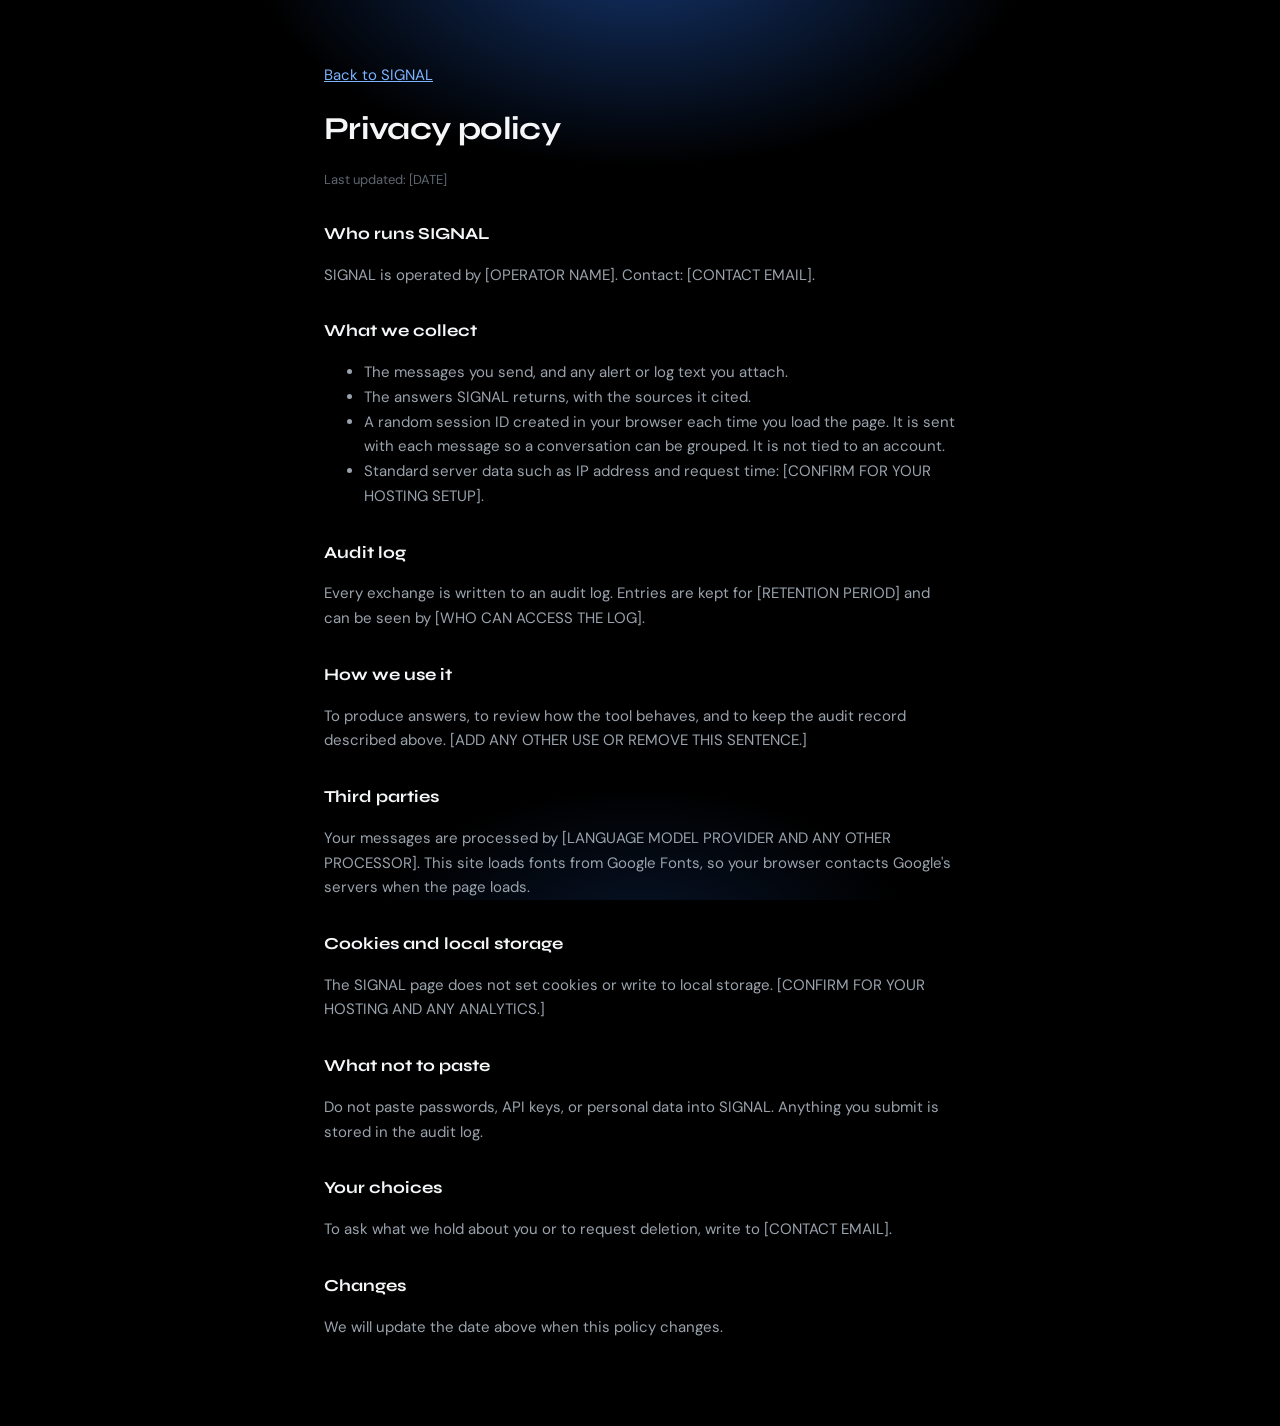
==== frontend/privacy.html @ 23859871 "Update security chat assistant" ====
<!DOCTYPE html>
<html lang="en">
<head>
<meta charset="UTF-8" />
<meta name="viewport" content="width=device-width, initial-scale=1.0" />
<title>Privacy policy | SIGNAL</title>
<link rel="icon" type="image/svg+xml" href="favicon.svg">
<link rel="preconnect" href="https://fonts.googleapis.com">
<link rel="preconnect" href="https://fonts.gstatic.com" crossorigin>
<link href="https://fonts.googleapis.com/css2?family=Syne:wght@500;600;700&family=DM+Sans:wght@400;500;600&family=IBM+Plex+Mono:wght@400;500&display=swap" rel="stylesheet">
<link rel="stylesheet" href="style.css?v=3">
</head>
<body>
<main class="doc">
<p><a href="index.html">Back to SIGNAL</a></p>
<h1>Privacy policy</h1>
<p class="updated">Last updated: [DATE]</p>

<h2>Who runs SIGNAL</h2>
<p>SIGNAL is operated by [OPERATOR NAME]. Contact: [CONTACT EMAIL].</p>

<h2>What we collect</h2>
<ul>
<li>The messages you send, and any alert or log text you attach.</li>
<li>The answers SIGNAL returns, with the sources it cited.</li>
<li>A random session ID created in your browser each time you load the page. It is sent with each message so a conversation can be grouped. It is not tied to an account.</li>
<li>Standard server data such as IP address and request time: [CONFIRM FOR YOUR HOSTING SETUP].</li>
</ul>

<h2>Audit log</h2>
<p>Every exchange is written to an audit log. Entries are kept for [RETENTION PERIOD] and can be seen by [WHO CAN ACCESS THE LOG].</p>

<h2>How we use it</h2>
<p>To produce answers, to review how the tool behaves, and to keep the audit record described above. [ADD ANY OTHER USE OR REMOVE THIS SENTENCE.]</p>

<h2>Third parties</h2>
<p>Your messages are processed by [LANGUAGE MODEL PROVIDER AND ANY OTHER PROCESSOR]. This site loads fonts from Google Fonts, so your browser contacts Google's servers when the page loads.</p>

<h2>Cookies and local storage</h2>
<p>The SIGNAL page does not set cookies or write to local storage. [CONFIRM FOR YOUR HOSTING AND ANY ANALYTICS.]</p>

<h2>What not to paste</h2>
<p>Do not paste passwords, API keys, or personal data into SIGNAL. Anything you submit is stored in the audit log.</p>

<h2>Your choices</h2>
<p>To ask what we hold about you or to request deletion, write to [CONTACT EMAIL].</p>

<h2>Changes</h2>
<p>We will update the date above when this policy changes.</p>
</main>
</body>
</html>
---- frontend/style.css ----
:root {
  --bg: #000000;
  --card: rgba(255,255,255,0.028);
  --card-2: rgba(255,255,255,0.05);
  --border: rgba(255,255,255,0.12);
  --border-strong: rgba(255,255,255,0.28);
  --text: #f4f6f8;
  --text-dim: #9aa3ad;
  --text-faint: #5e6670;
  --blue: #2f7cff;
  --blue-soft: #7db3ff;
  --ok: #3ddc97;
  --warn: #f2b24a;
  --crit: #ff5d5d;
  --font-display: 'Syne', 'DM Sans', sans-serif;
  --font-sans: 'DM Sans', -apple-system, 'Segoe UI', sans-serif;
  --font-mono: 'IBM Plex Mono', ui-monospace, Menlo, monospace;
}
* { box-sizing: border-box; }
html, body { height: 100%; margin: 0; background: var(--bg); color: var(--text); font-family: var(--font-sans); }
.mono { font-family: var(--font-mono); }
a { color: var(--blue-soft); }
:focus-visible { outline: 2px solid var(--blue-soft); outline-offset: 2px; }

/* Blue light from the top edge, shared by every page */
body::before {
  content: ""; position: fixed; inset: 0; z-index: 0; pointer-events: none;
  background:
    radial-gradient(42% 34% at 50% -6%, rgba(47,124,255,0.42), transparent 72%),
    radial-gradient(28% 22% at 50% 104%, rgba(47,124,255,0.16), transparent 75%);
  animation: breathe 9s ease-in-out infinite alternate;
}
@keyframes breathe { from { opacity: 0.75; } to { opacity: 1; } }

.console { position: relative; z-index: 1; height: 100vh; height: 100dvh; display: flex; flex-direction: column; }

/* Floating glass navigation */
.nav-wrap { flex: none; padding: 16px 20px 0; position: relative; z-index: 5; }
.nav { max-width: 1000px; margin: 0 auto; height: 64px; display: flex; align-items: center; gap: 24px; padding: 0 14px 0 20px; border-radius: 20px; border: 1px solid var(--border); background: rgba(8,9,11,0.62); backdrop-filter: blur(18px); -webkit-backdrop-filter: blur(18px); box-shadow: inset 0 1px 0 rgba(255,255,255,0.08), 0 14px 40px rgba(0,0,0,0.5); }
.brand { display: flex; align-items: center; gap: 10px; text-decoration: none; color: var(--text); }
.brand img { display: block; }
.brand-name { font-family: var(--font-display); font-weight: 700; font-size: 15px; letter-spacing: 0.14em; }
.nav-links { display: flex; gap: 34px; margin-left: auto; }
.nav-links a { font-family: var(--font-display); font-weight: 700; font-size: 11.5px; letter-spacing: 0.16em; text-transform: uppercase; text-decoration: none; color: var(--text-dim); padding: 6px 0; border-bottom: 1px solid transparent; transition: color .15s, border-color .15s; }
.nav-links a:hover { color: var(--text); }
.nav-links a.active { color: var(--text); border-bottom-color: var(--text); }
.nav-right { display: flex; align-items: center; gap: 12px; margin-left: 12px; }
.status { display: flex; align-items: center; gap: 8px; font-size: 12px; color: var(--text-dim); }
.dot { width: 8px; height: 8px; border-radius: 50%; background: var(--text-faint); }
.dot.online { background: var(--ok); animation: pulse 2.4s ease-out infinite; }
.dot.offline { background: var(--crit); box-shadow: 0 0 8px var(--crit); }
@keyframes pulse { 0% { box-shadow: 0 0 0 0 rgba(61,220,151,0.55); } 70%, 100% { box-shadow: 0 0 0 7px rgba(61,220,151,0); } }

/* Buttons */
.btn-white { height: 38px; padding: 0 18px; border: none; border-radius: 10px; background: #fff; color: #000; font-family: var(--font-display); font-weight: 700; font-size: 11.5px; letter-spacing: 0.14em; text-transform: uppercase; cursor: pointer; transition: box-shadow .15s, opacity .15s; }
.btn-white:hover { box-shadow: 0 0 22px rgba(125,179,255,0.45); }
.btn-white:disabled { opacity: 0.4; cursor: not-allowed; box-shadow: none; }
.btn-ghost { flex: none; height: 38px; padding: 0 14px; border-radius: 10px; border: 1px solid var(--border); background: transparent; color: var(--text-dim); font-family: var(--font-sans); font-size: 13px; cursor: pointer; transition: color .15s, border-color .15s; }
.btn-ghost:hover { color: var(--text); border-color: var(--border-strong); }

/* Stage: hero or transcript */
.stage { flex: 1; min-height: 0; overflow-y: auto; display: flex; flex-direction: column; padding: 28px 20px 12px; -webkit-mask-image: linear-gradient(transparent, #000 22px, #000 calc(100% - 14px), transparent); mask-image: linear-gradient(transparent, #000 22px, #000 calc(100% - 14px), transparent); }
.hero { margin: auto; width: 100%; max-width: 920px; display: flex; flex-direction: column; align-items: center; text-align: center; gap: 16px; }
.globe { width: clamp(140px, 27vh, 280px); aspect-ratio: 1; }
.globe canvas { width: 100%; height: 100%; display: block; }
.hero-title { font-family: var(--font-display); font-weight: 700; font-size: clamp(1.8rem, 3.6vw, 3rem); line-height: 1.1; letter-spacing: -0.02em; margin: 0; max-width: 18ch; text-wrap: balance; }
.hero-sub { font-size: 15.5px; line-height: 1.6; color: var(--text-dim); margin: 0; max-width: 62ch; }
.cards { display: grid; grid-template-columns: repeat(3, 1fr); gap: 14px; width: 100%; margin-top: 10px; }
.card { text-align: left; display: flex; flex-direction: column; gap: 8px; padding: 18px; border-radius: 16px; border: 1px solid var(--border); background: linear-gradient(180deg, var(--card-2), var(--card) 60%, transparent); color: var(--text); font-family: var(--font-sans); cursor: pointer; transition: border-color .2s, box-shadow .2s, transform .2s; }
.card:hover { border-color: rgba(125,179,255,0.5); box-shadow: 0 0 30px rgba(47,124,255,0.18); transform: translateY(-2px); }
.card-title { font-family: var(--font-display); font-weight: 600; font-size: 15px; }
.card-text { font-size: 13.5px; line-height: 1.5; color: var(--text-dim); }
.console.started .hero { display: none; }

/* Transcript */
.transcript { display: none; flex-direction: column; gap: 18px; width: 100%; max-width: 780px; margin: 0 auto; padding-bottom: 8px; }
.console.started .transcript { display: flex; }
.entry { max-width: 100%; animation: rise .28s ease-out; }
@keyframes rise { from { opacity: 0; transform: translateY(6px); } to { opacity: 1; transform: none; } }
.entry.analyst { align-self: flex-end; max-width: 620px; }
.entry-meta { display: flex; align-items: baseline; gap: 10px; margin-bottom: 6px; }
.entry-meta .tag { font-family: var(--font-display); font-size: 11px; font-weight: 700; letter-spacing: 0.14em; text-transform: uppercase; color: var(--text-dim); }
.entry-meta .time { font-family: var(--font-mono); font-size: 11px; color: var(--text-faint); }
.entry.analyst .entry-meta { justify-content: flex-end; }
.entry.analyst .entry-meta .tag { color: var(--blue-soft); }
.entry-body { font-size: 14.5px; line-height: 1.65; white-space: pre-wrap; padding: 14px 18px; border-radius: 16px; border: 1px solid var(--border); background: linear-gradient(180deg, var(--card-2), var(--card)); box-shadow: inset 0 1px 0 rgba(255,255,255,0.05); }
.entry.analyst .entry-body { background: rgba(47,124,255,0.10); border-color: rgba(47,124,255,0.32); }
.entry.system .entry-body { color: var(--text-dim); font-size: 13px; background: transparent; border-style: dashed; }

.thinking-row { display: flex; align-items: center; gap: 12px; padding: 6px 2px; }
.bars { display: flex; align-items: flex-end; gap: 3px; height: 16px; }
.bars i { width: 3px; height: 5px; border-radius: 1px; background: var(--blue-soft); animation: bar 1s ease-in-out infinite; }
.bars i:nth-child(2) { animation-delay: .15s; }
.bars i:nth-child(3) { animation-delay: .3s; }
@keyframes bar { 0%, 100% { height: 5px; opacity: .5; } 50% { height: 16px; opacity: 1; } }
.shimmer { font-size: 13.5px; color: transparent; background: linear-gradient(90deg, var(--text-faint) 30%, var(--text) 50%, var(--text-faint) 70%) 0 0 / 220% 100%; -webkit-background-clip: text; background-clip: text; animation: shimmer 1.8s linear infinite; }
@keyframes shimmer { from { background-position: 120% 0; } to { background-position: -120% 0; } }

.entry-flag, .entry-ungrounded { margin-top: 8px; margin-right: 6px; display: inline-block; font-size: 12px; border-radius: 6px; padding: 3px 9px; border: 1px solid; }
.entry-flag { color: var(--crit); border-color: var(--crit); }
.entry-ungrounded { color: var(--warn); border-color: var(--warn); }
.citations { margin-top: 8px; display: flex; flex-wrap: wrap; gap: 6px; }
.citation { font-family: var(--font-mono); font-size: 11px; color: var(--blue-soft); border: 1px solid rgba(125,179,255,0.35); border-radius: 6px; padding: 3px 8px; cursor: default; }
.log-line { font-family: var(--font-mono); font-size: 12.5px; background: rgba(0,0,0,0.5); border: 1px solid var(--border); border-left: 2px solid var(--blue); border-radius: 10px; padding: 10px 12px; margin-top: 8px; white-space: pre-wrap; color: var(--text-dim); }

/* Composer dock */
.dock { flex: none; padding: 0 20px 16px; }
.composer { max-width: 820px; margin: 0 auto; }
.log-context-wrap { margin-bottom: 10px; }
.composer-bar { display: flex; align-items: flex-end; gap: 10px; padding: 8px; border-radius: 16px; background: rgba(10,11,14,0.78); border: 1px solid var(--border); backdrop-filter: blur(16px); -webkit-backdrop-filter: blur(16px); box-shadow: inset 0 1px 0 rgba(255,255,255,0.06); transition: border-color .15s, box-shadow .15s; }
.composer-bar:focus-within { border-color: rgba(125,179,255,0.55); box-shadow: 0 0 0 3px rgba(47,124,255,0.12), 0 0 30px rgba(47,124,255,0.18); }
textarea { background: transparent; border: none; color: var(--text); padding: 9px 4px; font-family: var(--font-sans); font-size: 14.5px; resize: none; outline: none; }
textarea::placeholder { color: var(--text-faint); }
#log-context { width: 100%; font-family: var(--font-mono); font-size: 12.5px; background: rgba(0,0,0,0.6); border: 1px solid var(--border); border-radius: 12px; padding: 12px 14px; }
#message { flex: 1; max-height: 140px; }
.foot { max-width: 820px; margin: 10px auto 0; display: flex; flex-wrap: wrap; justify-content: center; gap: 4px 16px; font-size: 12px; line-height: 1.5; color: var(--text-faint); text-align: center; }
#session-id-display { color: var(--text-dim); }

.stage::-webkit-scrollbar { width: 8px; }
.stage::-webkit-scrollbar-thumb { background: var(--border); border-radius: 4px; }

/* Legal pages */
.doc { position: relative; z-index: 1; max-width: 68ch; margin: 0 auto; padding: 48px 24px 72px; line-height: 1.65; font-size: 15px; }
.doc h1 { font-family: var(--font-display); font-size: 2rem; margin: 0 0 6px; letter-spacing: -0.02em; }
.doc h2 { font-family: var(--font-display); font-size: 1.05rem; margin: 30px 0 8px; }
.doc p, .doc li { color: var(--text-dim); }
.doc .updated { color: var(--text-faint); font-size: 13px; margin-bottom: 24px; }

@media (max-width: 820px) {
  .nav-links, .status { display: none; }
  .nav { justify-content: space-between; }
  .nav-right { margin-left: 0; }
  .cards { grid-template-columns: 1fr; }
}
@media (max-width: 520px) { .foot span.mono { display: none; } }
@media (prefers-reduced-motion: reduce) {
  *, *::before, *::after { animation: none !important; transition: none !important; }
}
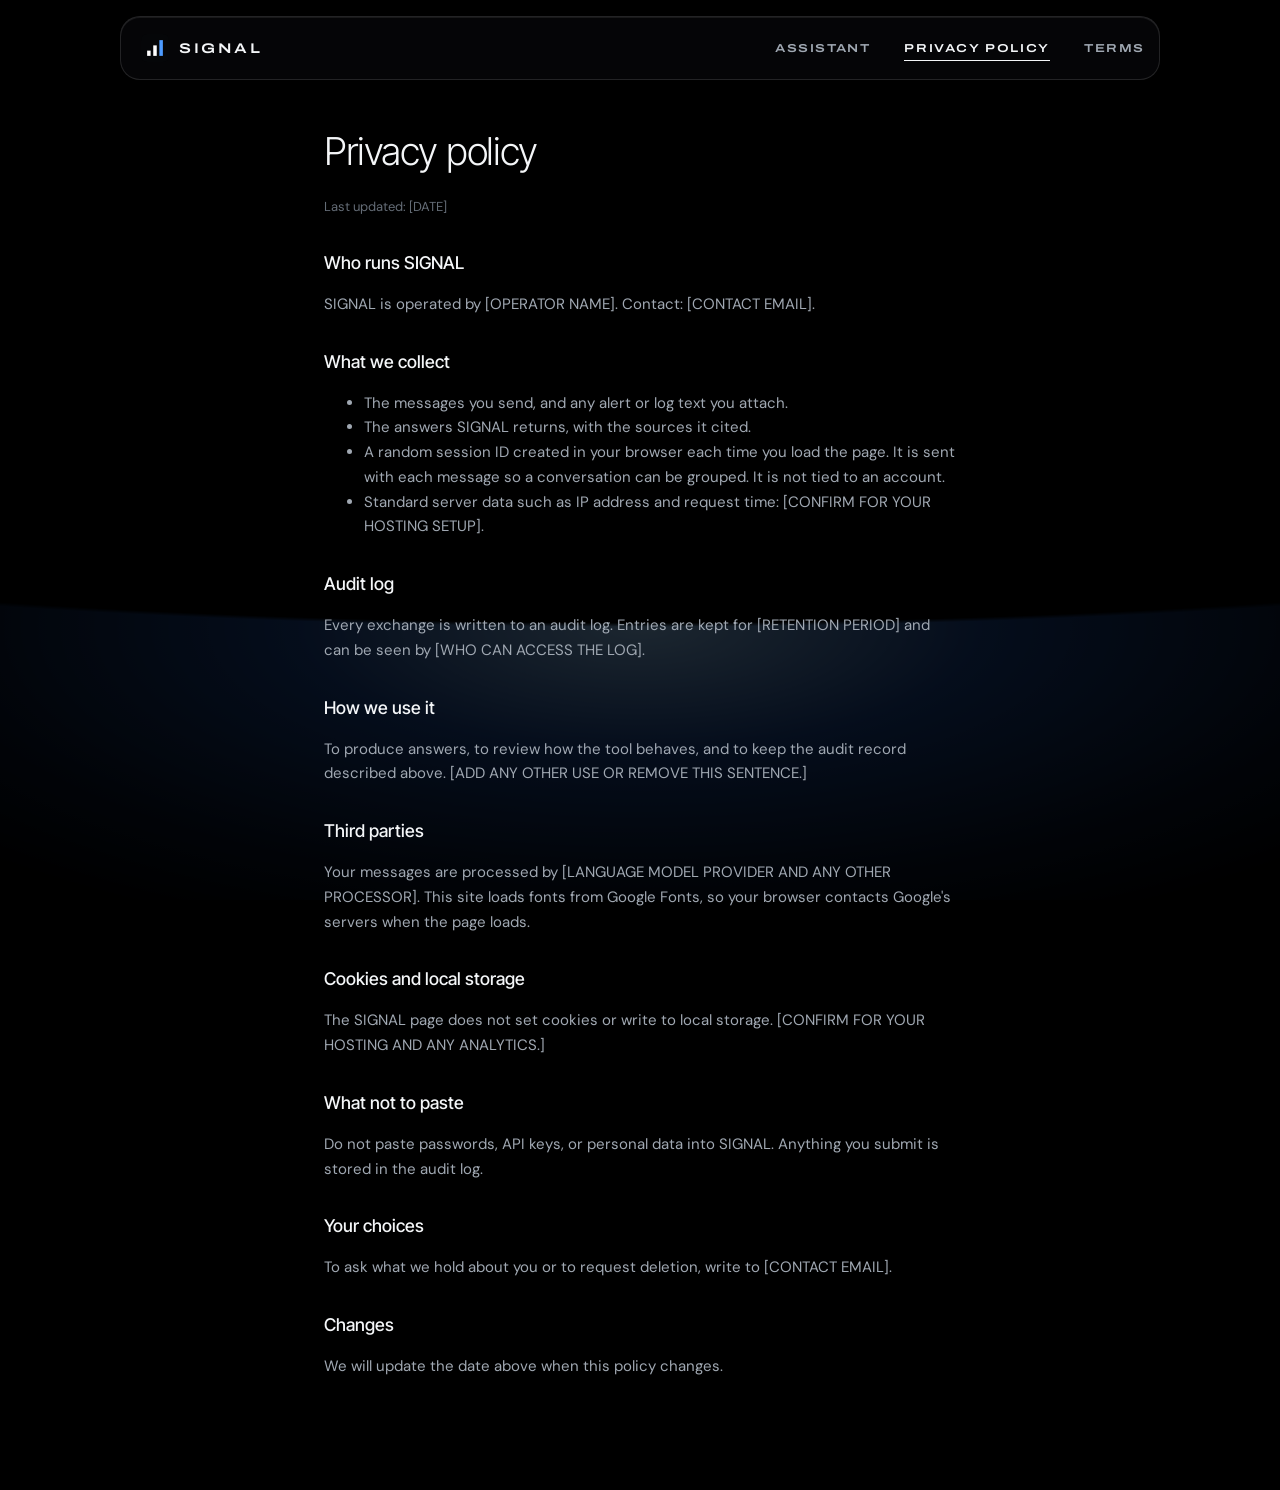
==== commit 0ba3f586: "Update frontend and backend" ====
--- a/frontend/privacy.html
+++ b/frontend/privacy.html
@@ -7,12 +7,24 @@
 <link rel="icon" type="image/svg+xml" href="favicon.svg">
 <link rel="preconnect" href="https://fonts.googleapis.com">
 <link rel="preconnect" href="https://fonts.gstatic.com" crossorigin>
-<link href="https://fonts.googleapis.com/css2?family=Syne:wght@500;600;700&family=DM+Sans:wght@400;500;600&family=IBM+Plex+Mono:wght@400;500&display=swap" rel="stylesheet">
-<link rel="stylesheet" href="style.css?v=3">
+<link href="https://fonts.googleapis.com/css2?family=Archivo:wdth,wght@100..125,500..700&family=DM+Sans:wght@400;500;600&family=IBM+Plex+Mono:wght@400;500&family=Inter+Tight:wght@300;400;500&display=swap" rel="stylesheet">
+<link rel="stylesheet" href="style.css?v=5">
 </head>
-<body>
+<body class="doc-page">
+<div class="nav-wrap">
+  <header class="nav">
+    <a class="brand" href="index.html" aria-label="SIGNAL home">
+      <img src="favicon.svg" alt="" width="28" height="28">
+      <span class="brand-name">SIGNAL</span>
+    </a>
+    <nav class="nav-links simple" aria-label="Main">
+      <a href="index.html">Assistant</a>
+      <a href="privacy.html" class="active" aria-current="page">Privacy policy</a>
+      <a href="terms.html">Terms</a>
+    </nav>
+  </header>
+</div>
 <main class="doc">
-<p><a href="index.html">Back to SIGNAL</a></p>
 <h1>Privacy policy</h1>
 <p class="updated">Last updated: [DATE]</p>
 
--- a/frontend/style.css
+++ b/frontend/style.css
@@ -1,18 +1,19 @@
 :root {
   --bg: #000000;
-  --card: rgba(255,255,255,0.028);
-  --card-2: rgba(255,255,255,0.05);
+  --card: rgba(255,255,255,0.03);
+  --card-2: rgba(255,255,255,0.055);
   --border: rgba(255,255,255,0.12);
   --border-strong: rgba(255,255,255,0.28);
   --text: #f4f6f8;
-  --text-dim: #9aa3ad;
-  --text-faint: #5e6670;
+  --text-dim: #a0a8b2;
+  --text-faint: #646c76;
   --blue: #2f7cff;
   --blue-soft: #7db3ff;
   --ok: #3ddc97;
   --warn: #f2b24a;
   --crit: #ff5d5d;
-  --font-display: 'Syne', 'DM Sans', sans-serif;
+  --font-display: 'Inter Tight', 'DM Sans', -apple-system, 'Segoe UI', sans-serif;
+  --font-label: 'Archivo', 'DM Sans', -apple-system, 'Segoe UI', sans-serif;
   --font-sans: 'DM Sans', -apple-system, 'Segoe UI', sans-serif;
   --font-mono: 'IBM Plex Mono', ui-monospace, Menlo, monospace;
 }
@@ -22,37 +23,60 @@
 a { color: var(--blue-soft); }
 :focus-visible { outline: 2px solid var(--blue-soft); outline-offset: 2px; }
 
-/* Blue light from the top edge, shared by every page */
+/* Shared label style: wide, spaced, uppercase */
+.label, .nav-links a, .nav-trigger, .btn-white, .eyebrow, .card-title, .entry-meta .tag, .brand-name {
+  font-family: var(--font-label);
+  font-stretch: 125%;
+  font-weight: 600;
+  letter-spacing: 0.14em;
+  text-transform: uppercase;
+}
+
+/* Blue light rising from below a dark horizon, on every page */
 body::before {
-  content: ""; position: fixed; inset: 0; z-index: 0; pointer-events: none;
+  content: "";
+  position: fixed; left: 50%; bottom: 0; z-index: 0; pointer-events: none;
+  width: 170vw; height: 46vh; transform: translateX(-50%);
   background:
-    radial-gradient(42% 34% at 50% -6%, rgba(47,124,255,0.42), transparent 72%),
-    radial-gradient(28% 22% at 50% 104%, rgba(47,124,255,0.16), transparent 75%);
-  animation: breathe 9s ease-in-out infinite alternate;
-}
-@keyframes breathe { from { opacity: 0.75; } to { opacity: 1; } }
+    radial-gradient(ellipse 52% 100% at 50% 34%, rgba(150,205,255,0.62) 0%, rgba(47,124,255,0.36) 30%, rgba(47,124,255,0.11) 62%, rgba(47,124,255,0) 82%);
+  -webkit-mask-image: radial-gradient(ellipse 74% 60% at 50% -26%, transparent 98.4%, #000 100%);
+  mask-image: radial-gradient(ellipse 74% 60% at 50% -26%, transparent 98.4%, #000 100%);
+}
 
 .console { position: relative; z-index: 1; height: 100vh; height: 100dvh; display: flex; flex-direction: column; }
 
 /* Floating glass navigation */
 .nav-wrap { flex: none; padding: 16px 20px 0; position: relative; z-index: 5; }
-.nav { max-width: 1000px; margin: 0 auto; height: 64px; display: flex; align-items: center; gap: 24px; padding: 0 14px 0 20px; border-radius: 20px; border: 1px solid var(--border); background: rgba(8,9,11,0.62); backdrop-filter: blur(18px); -webkit-backdrop-filter: blur(18px); box-shadow: inset 0 1px 0 rgba(255,255,255,0.08), 0 14px 40px rgba(0,0,0,0.5); }
+.nav { position: relative; max-width: 1040px; margin: 0 auto; height: 64px; display: flex; align-items: center; gap: 24px; padding: 0 14px 0 20px; border-radius: 20px; border: 1px solid var(--border); background: rgba(8,9,11,0.66); backdrop-filter: blur(18px); -webkit-backdrop-filter: blur(18px); box-shadow: inset 0 1px 0 rgba(255,255,255,0.08), 0 14px 40px rgba(0,0,0,0.5); }
 .brand { display: flex; align-items: center; gap: 10px; text-decoration: none; color: var(--text); }
 .brand img { display: block; }
-.brand-name { font-family: var(--font-display); font-weight: 700; font-size: 15px; letter-spacing: 0.14em; }
-.nav-links { display: flex; gap: 34px; margin-left: auto; }
-.nav-links a { font-family: var(--font-display); font-weight: 700; font-size: 11.5px; letter-spacing: 0.16em; text-transform: uppercase; text-decoration: none; color: var(--text-dim); padding: 6px 0; border-bottom: 1px solid transparent; transition: color .15s, border-color .15s; }
-.nav-links a:hover { color: var(--text); }
+.brand-name { font-size: 14px; letter-spacing: 0.18em; }
+.nav-links { display: flex; align-items: center; gap: 34px; margin-left: auto; }
+.nav-links a, .nav-trigger { font-size: 11.5px; text-decoration: none; color: var(--text-dim); padding: 6px 0; border: 0; border-bottom: 1px solid transparent; background: none; cursor: pointer; transition: color .15s, border-color .15s; }
+.nav-links a:hover, .nav-trigger:hover, .nav-trigger[aria-expanded="true"] { color: var(--text); }
 .nav-links a.active { color: var(--text); border-bottom-color: var(--text); }
-.nav-right { display: flex; align-items: center; gap: 12px; margin-left: 12px; }
+.nav-trigger { display: inline-flex; align-items: center; gap: 7px; }
+.nav-trigger .chev { transition: transform .18s; }
+.nav-trigger[aria-expanded="true"] .chev { transform: rotate(180deg); }
+.nav-right { display: flex; align-items: center; gap: 14px; margin-left: 4px; }
 .status { display: flex; align-items: center; gap: 8px; font-size: 12px; color: var(--text-dim); }
 .dot { width: 8px; height: 8px; border-radius: 50%; background: var(--text-faint); }
 .dot.online { background: var(--ok); animation: pulse 2.4s ease-out infinite; }
 .dot.offline { background: var(--crit); box-shadow: 0 0 8px var(--crit); }
 @keyframes pulse { 0% { box-shadow: 0 0 0 0 rgba(61,220,151,0.55); } 70%, 100% { box-shadow: 0 0 0 7px rgba(61,220,151,0); } }
 
-/* Buttons */
-.btn-white { height: 38px; padding: 0 18px; border: none; border-radius: 10px; background: #fff; color: #000; font-family: var(--font-display); font-weight: 700; font-size: 11.5px; letter-spacing: 0.14em; text-transform: uppercase; cursor: pointer; transition: box-shadow .15s, opacity .15s; }
+/* Dropdown panel: title plus one line per item */
+.nav-panel { position: absolute; top: calc(100% + 8px); right: 0; width: min(380px, 100%); display: flex; flex-direction: column; gap: 2px; padding: 8px; border-radius: 16px; border: 1px solid var(--border); background: #0a0b0e; box-shadow: inset 0 1px 0 rgba(255,255,255,0.08), 0 20px 50px rgba(0,0,0,0.6); animation: drop .16s ease-out; }
+.nav-panel[hidden] { display: none; }
+@keyframes drop { from { opacity: 0; transform: translateY(-4px); } to { opacity: 1; transform: none; } }
+.panel-item { display: flex; flex-direction: column; gap: 3px; padding: 12px 14px; border-radius: 10px; text-decoration: none; color: var(--text); transition: background .15s; }
+.panel-item:hover, .panel-item:focus-visible { background: rgba(255,255,255,0.06); }
+.pi-title { font-family: var(--font-display); font-weight: 400; font-size: 15px; }
+.pi-desc { font-size: 13px; line-height: 1.45; color: var(--text-dim); }
+.mob-only { display: none; }
+
+/* Buttons: rounded rectangles, never pills */
+.btn-white { height: 38px; padding: 0 18px; border: none; border-radius: 10px; background: #fff; color: #000; font-size: 11.5px; cursor: pointer; transition: box-shadow .15s, opacity .15s; }
 .btn-white:hover { box-shadow: 0 0 22px rgba(125,179,255,0.45); }
 .btn-white:disabled { opacity: 0.4; cursor: not-allowed; box-shadow: none; }
 .btn-ghost { flex: none; height: 38px; padding: 0 14px; border-radius: 10px; border: 1px solid var(--border); background: transparent; color: var(--text-dim); font-family: var(--font-sans); font-size: 13px; cursor: pointer; transition: color .15s, border-color .15s; }
@@ -60,16 +84,21 @@
 
 /* Stage: hero or transcript */
 .stage { flex: 1; min-height: 0; overflow-y: auto; display: flex; flex-direction: column; padding: 28px 20px 12px; -webkit-mask-image: linear-gradient(transparent, #000 22px, #000 calc(100% - 14px), transparent); mask-image: linear-gradient(transparent, #000 22px, #000 calc(100% - 14px), transparent); }
-.hero { margin: auto; width: 100%; max-width: 920px; display: flex; flex-direction: column; align-items: center; text-align: center; gap: 16px; }
-.globe { width: clamp(140px, 27vh, 280px); aspect-ratio: 1; }
+.hero { position: relative; margin: auto; width: 100%; max-width: 1040px; display: flex; flex-direction: column; align-items: flex-start; gap: clamp(18px, 4vh, 36px); }
+.hero-copy { position: relative; z-index: 1; max-width: 680px; display: flex; flex-direction: column; gap: 16px; }
+.eyebrow { margin: 0; font-size: 11px; color: var(--blue-soft); }
+.hero-title { font-family: var(--font-display); font-weight: 300; font-size: clamp(2rem, min(5vw, 8vh), 3.8rem); line-height: 1.04; letter-spacing: -0.03em; margin: 0; text-wrap: balance; }
+.hero-sub { font-size: 15px; line-height: 1.6; color: var(--text-dim); margin: 0; max-width: 56ch; }
+
+.globe { position: absolute; z-index: 0; right: -4%; top: 50%; width: clamp(260px, 62vh, 560px); aspect-ratio: 1; transform: translateY(-56%); }
 .globe canvas { width: 100%; height: 100%; display: block; }
-.hero-title { font-family: var(--font-display); font-weight: 700; font-size: clamp(1.8rem, 3.6vw, 3rem); line-height: 1.1; letter-spacing: -0.02em; margin: 0; max-width: 18ch; text-wrap: balance; }
-.hero-sub { font-size: 15.5px; line-height: 1.6; color: var(--text-dim); margin: 0; max-width: 62ch; }
-.cards { display: grid; grid-template-columns: repeat(3, 1fr); gap: 14px; width: 100%; margin-top: 10px; }
-.card { text-align: left; display: flex; flex-direction: column; gap: 8px; padding: 18px; border-radius: 16px; border: 1px solid var(--border); background: linear-gradient(180deg, var(--card-2), var(--card) 60%, transparent); color: var(--text); font-family: var(--font-sans); cursor: pointer; transition: border-color .2s, box-shadow .2s, transform .2s; }
-.card:hover { border-color: rgba(125,179,255,0.5); box-shadow: 0 0 30px rgba(47,124,255,0.18); transform: translateY(-2px); }
-.card-title { font-family: var(--font-display); font-weight: 600; font-size: 15px; }
-.card-text { font-size: 13.5px; line-height: 1.5; color: var(--text-dim); }
+
+.cards { position: relative; z-index: 1; display: grid; grid-template-columns: repeat(3, 1fr); gap: 14px; width: 100%; }
+.card { position: relative; text-align: left; display: flex; flex-direction: column; gap: 8px; padding: 18px; border-radius: 14px; border: 1px solid var(--border); background: linear-gradient(180deg, rgba(255,255,255,0.06), rgba(255,255,255,0.02) 70%), rgba(6,8,12,0.92); color: var(--text); font-family: var(--font-sans); cursor: pointer; transition: border-color .2s, box-shadow .2s, transform .2s; }
+.card:hover { border-color: rgba(125,179,255,0.55); box-shadow: 0 0 30px rgba(47,124,255,0.2); transform: translateY(-2px); }
+.card-icon { color: var(--blue-soft); margin-bottom: 4px; }
+.card-title { font-size: 10.5px; color: var(--blue-soft); }
+.card-text { font-size: 14px; line-height: 1.5; color: var(--text); }
 .console.started .hero { display: none; }
 
 /* Transcript */
@@ -79,11 +108,11 @@
 @keyframes rise { from { opacity: 0; transform: translateY(6px); } to { opacity: 1; transform: none; } }
 .entry.analyst { align-self: flex-end; max-width: 620px; }
 .entry-meta { display: flex; align-items: baseline; gap: 10px; margin-bottom: 6px; }
-.entry-meta .tag { font-family: var(--font-display); font-size: 11px; font-weight: 700; letter-spacing: 0.14em; text-transform: uppercase; color: var(--text-dim); }
+.entry-meta .tag { font-size: 10.5px; color: var(--text-dim); }
 .entry-meta .time { font-family: var(--font-mono); font-size: 11px; color: var(--text-faint); }
 .entry.analyst .entry-meta { justify-content: flex-end; }
 .entry.analyst .entry-meta .tag { color: var(--blue-soft); }
-.entry-body { font-size: 14.5px; line-height: 1.65; white-space: pre-wrap; padding: 14px 18px; border-radius: 16px; border: 1px solid var(--border); background: linear-gradient(180deg, var(--card-2), var(--card)); box-shadow: inset 0 1px 0 rgba(255,255,255,0.05); }
+.entry-body { font-size: 14.5px; line-height: 1.65; white-space: pre-wrap; padding: 14px 18px; border-radius: 14px; border: 1px solid var(--border); background: linear-gradient(180deg, var(--card-2), var(--card)), rgba(6,8,12,0.7); box-shadow: inset 0 1px 0 rgba(255,255,255,0.05); }
 .entry.analyst .entry-body { background: rgba(47,124,255,0.10); border-color: rgba(47,124,255,0.32); }
 .entry.system .entry-body { color: var(--text-dim); font-size: 13px; background: transparent; border-style: dashed; }
 
@@ -96,7 +125,7 @@
 .shimmer { font-size: 13.5px; color: transparent; background: linear-gradient(90deg, var(--text-faint) 30%, var(--text) 50%, var(--text-faint) 70%) 0 0 / 220% 100%; -webkit-background-clip: text; background-clip: text; animation: shimmer 1.8s linear infinite; }
 @keyframes shimmer { from { background-position: 120% 0; } to { background-position: -120% 0; } }
 
-.entry-flag, .entry-ungrounded { margin-top: 8px; margin-right: 6px; display: inline-block; font-size: 12px; border-radius: 6px; padding: 3px 9px; border: 1px solid; }
+.entry-flag, .entry-ungrounded { margin-top: 8px; margin-right: 6px; display: inline-block; font-size: 12px; line-height: 1.4; border-radius: 6px; padding: 3px 9px; border: 1px solid; }
 .entry-flag { color: var(--crit); border-color: var(--crit); }
 .entry-ungrounded { color: var(--warn); border-color: var(--warn); }
 .citations { margin-top: 8px; display: flex; flex-wrap: wrap; gap: 6px; }
@@ -107,12 +136,13 @@
 .dock { flex: none; padding: 0 20px 16px; }
 .composer { max-width: 820px; margin: 0 auto; }
 .log-context-wrap { margin-bottom: 10px; }
-.composer-bar { display: flex; align-items: flex-end; gap: 10px; padding: 8px; border-radius: 16px; background: rgba(10,11,14,0.78); border: 1px solid var(--border); backdrop-filter: blur(16px); -webkit-backdrop-filter: blur(16px); box-shadow: inset 0 1px 0 rgba(255,255,255,0.06); transition: border-color .15s, box-shadow .15s; }
+.composer-bar { display: flex; align-items: flex-end; gap: 10px; padding: 8px; border-radius: 14px; background: rgba(10,11,14,0.8); border: 1px solid var(--border); backdrop-filter: blur(16px); -webkit-backdrop-filter: blur(16px); box-shadow: inset 0 1px 0 rgba(255,255,255,0.06); transition: border-color .15s, box-shadow .15s; }
 .composer-bar:focus-within { border-color: rgba(125,179,255,0.55); box-shadow: 0 0 0 3px rgba(47,124,255,0.12), 0 0 30px rgba(47,124,255,0.18); }
 textarea { background: transparent; border: none; color: var(--text); padding: 9px 4px; font-family: var(--font-sans); font-size: 14.5px; resize: none; outline: none; }
+textarea:focus-visible { outline: none; }
 textarea::placeholder { color: var(--text-faint); }
-#log-context { width: 100%; font-family: var(--font-mono); font-size: 12.5px; background: rgba(0,0,0,0.6); border: 1px solid var(--border); border-radius: 12px; padding: 12px 14px; }
-#message { flex: 1; max-height: 140px; }
+#log-context { width: 100%; font-family: var(--font-mono); font-size: 12.5px; background: rgba(0,0,0,0.7); border: 1px solid var(--border); border-radius: 12px; padding: 12px 14px; }
+#message { flex: 1; min-width: 0; max-height: 140px; }
 .foot { max-width: 820px; margin: 10px auto 0; display: flex; flex-wrap: wrap; justify-content: center; gap: 4px 16px; font-size: 12px; line-height: 1.5; color: var(--text-faint); text-align: center; }
 #session-id-display { color: var(--text-dim); }
 
@@ -120,19 +150,52 @@
 .stage::-webkit-scrollbar-thumb { background: var(--border); border-radius: 4px; }
 
 /* Legal pages */
-.doc { position: relative; z-index: 1; max-width: 68ch; margin: 0 auto; padding: 48px 24px 72px; line-height: 1.65; font-size: 15px; }
-.doc h1 { font-family: var(--font-display); font-size: 2rem; margin: 0 0 6px; letter-spacing: -0.02em; }
-.doc h2 { font-family: var(--font-display); font-size: 1.05rem; margin: 30px 0 8px; }
+body.doc-page::before { opacity: 0.3; }
+.nav-wrap.static { position: relative; }
+.nav-links.simple { margin-left: auto; }
+.doc { position: relative; z-index: 1; max-width: 68ch; margin: 0 auto; padding: 40px 24px 96px; line-height: 1.65; font-size: 15px; }
+.doc h1 { font-family: var(--font-display); font-weight: 300; font-size: 2.4rem; margin: 0 0 6px; letter-spacing: -0.03em; }
+.doc h2 { font-family: var(--font-display); font-weight: 500; font-size: 1.1rem; margin: 30px 0 8px; }
 .doc p, .doc li { color: var(--text-dim); }
 .doc .updated { color: var(--text-faint); font-size: 13px; margin-bottom: 24px; }
 
+@media (max-width: 1000px) {
+  .globe { opacity: 0.5; right: -14%; }
+}
 @media (max-width: 820px) {
-  .nav-links, .status { display: none; }
-  .nav { justify-content: space-between; }
+  .desk-only, .status { display: none; }
+  .mob-only { display: flex; }
+  .nav-trigger .mob-only { display: inline; }
+  .nav { justify-content: space-between; height: 58px; }
+  .nav-links { margin-left: auto; }
   .nav-right { margin-left: 0; }
-  .cards { grid-template-columns: 1fr; }
-}
-@media (max-width: 520px) { .foot span.mono { display: none; } }
+  .nav-links.simple .desk-only { display: inline; }
+  .cards { grid-template-columns: 1fr; gap: 10px; }
+  .card { padding: 14px 16px; }
+  .card-icon { display: none; }
+  .hero-title { font-size: clamp(1.9rem, 8vw, 2.6rem); }
+}
+@media (max-width: 700px) {
+  .globe { display: none; }
+}
+@media (max-width: 520px) {
+  .nav-wrap { padding: 10px 12px 0; }
+  .stage { padding: 20px 14px 10px; }
+  .dock { padding: 0 12px 12px; }
+  .foot span.mono { display: none; }
+  .composer-bar { flex-wrap: wrap; }
+  #message { order: -1; flex: 1 0 100%; padding: 8px 6px; }
+  #send-btn { margin-left: auto; }
+  .nav-links.simple { gap: 16px; }
+  .nav-links.simple a { font-size: 10px; letter-spacing: 0.1em; }
+  .brand-name { display: none; }
+}
+@media (max-height: 700px) {
+  .hero-sub { font-size: 14px; line-height: 1.5; }
+  .hero-copy { gap: 10px; }
+  .card { padding: 14px 16px; gap: 6px; }
+  .card-icon { display: none; }
+}
 @media (prefers-reduced-motion: reduce) {
   *, *::before, *::after { animation: none !important; transition: none !important; }
 }
